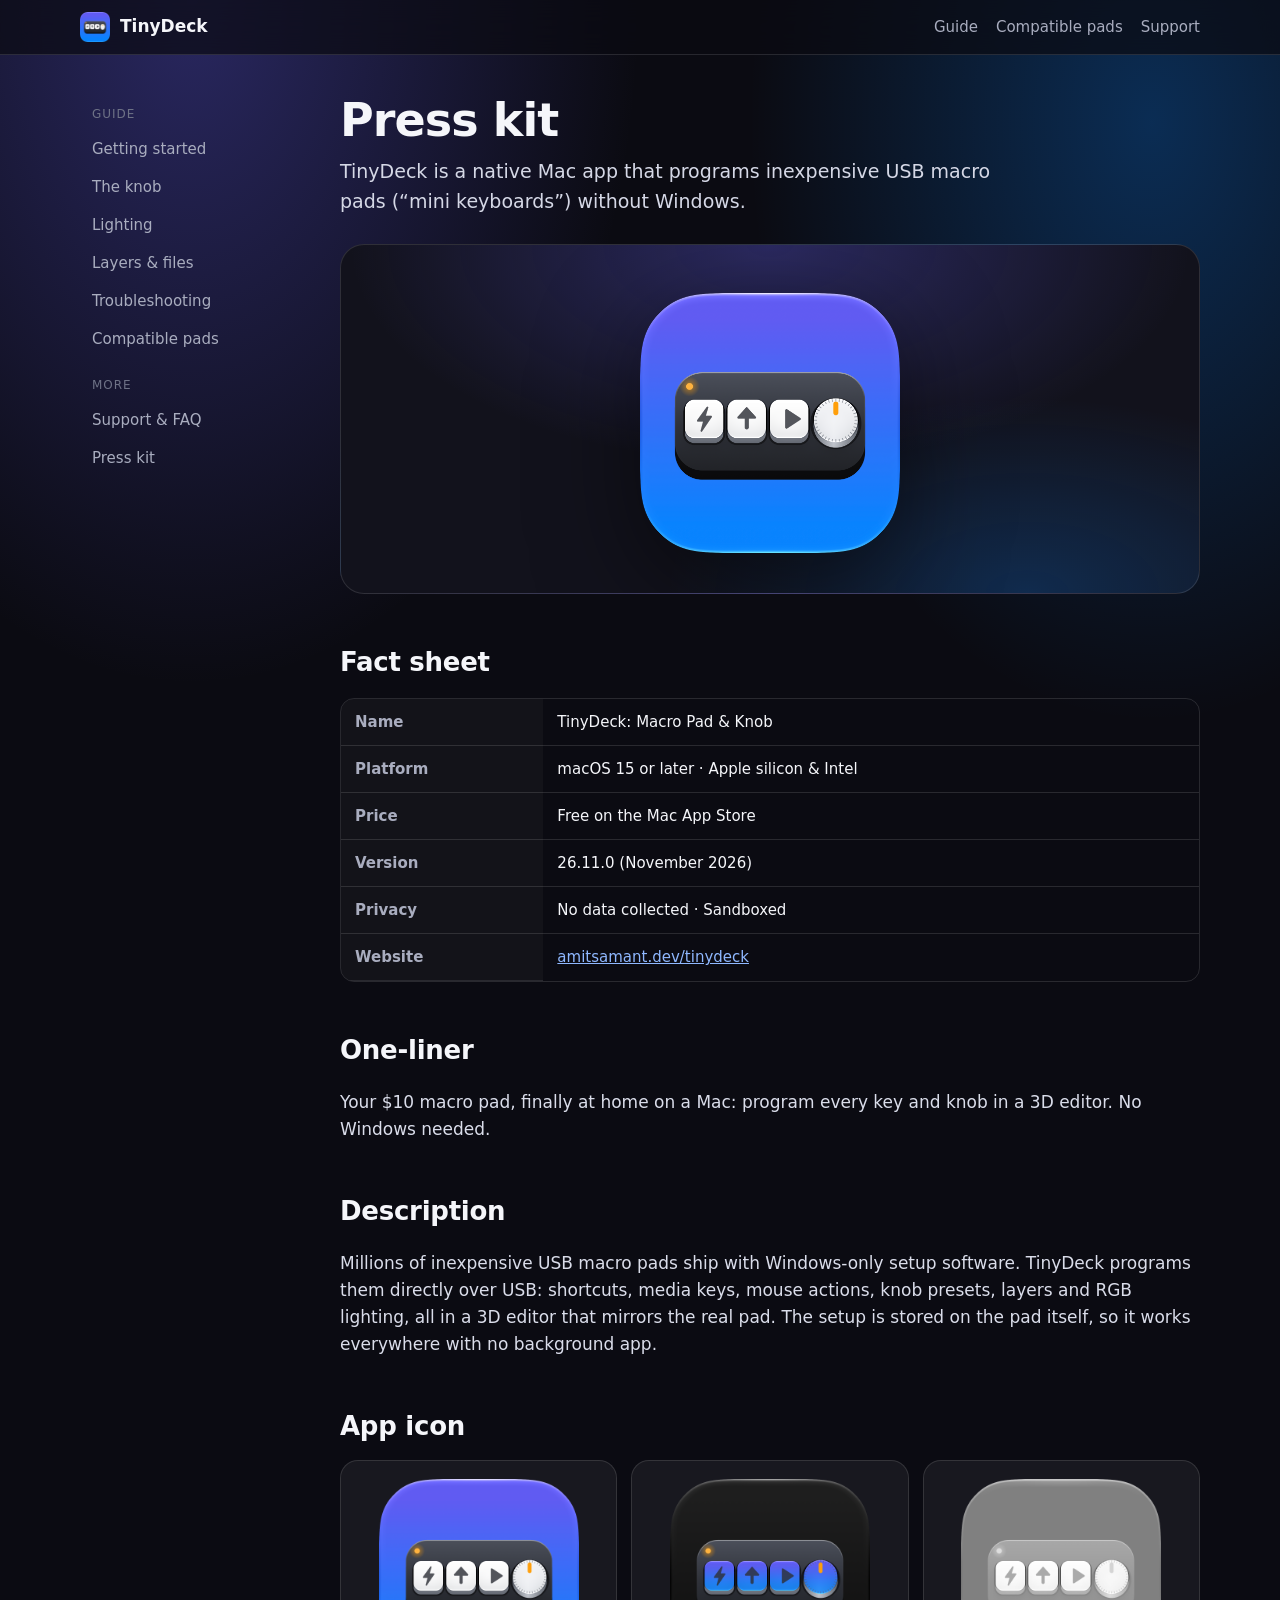
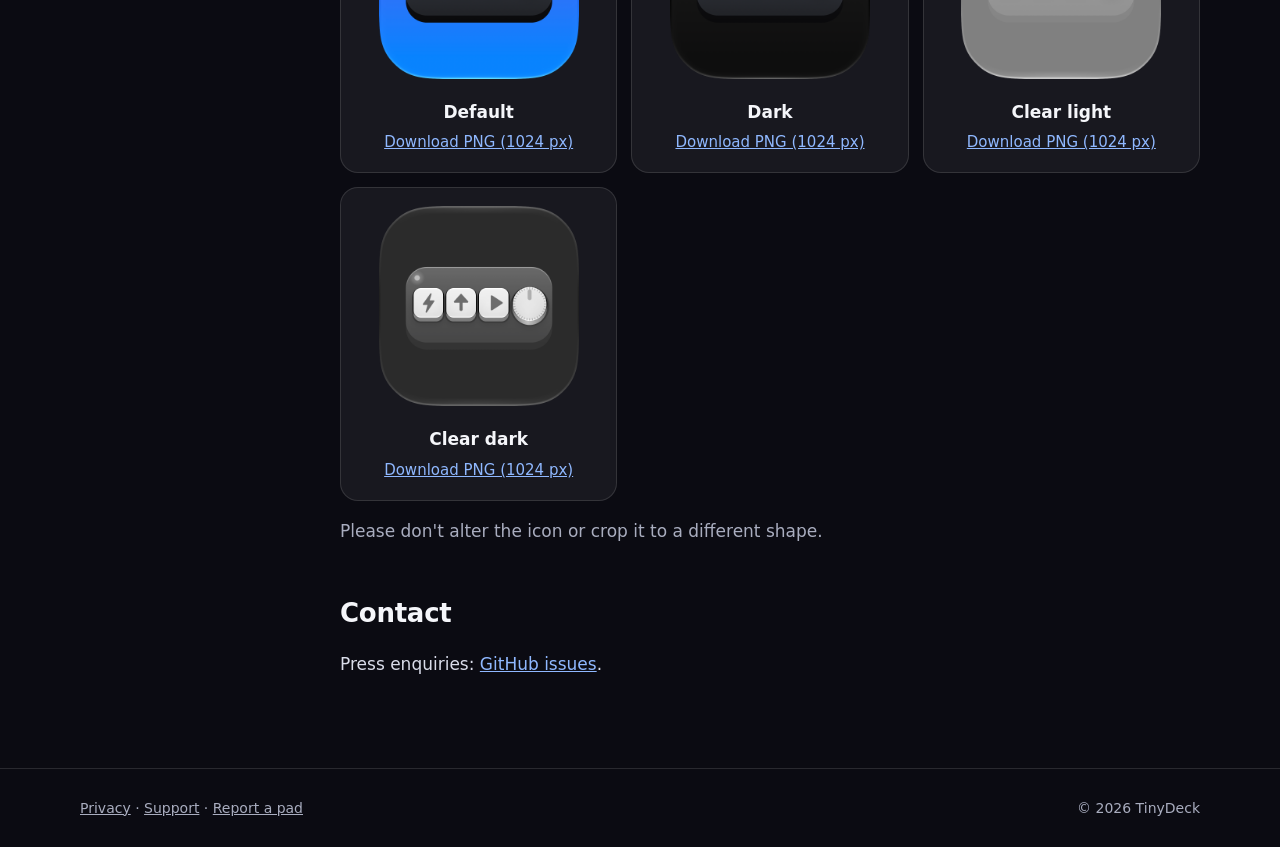
==== presskit/index.html @ 4f6fa506 "TinyDeck website, guides, press kit and issue templates" ====
<!doctype html>
<html lang="en">
<head>
<meta charset="utf-8">
<meta name="viewport" content="width=device-width, initial-scale=1, viewport-fit=cover">
<title>Press kit · TinyDeck</title>
<meta name="description" content="Turn left, press and turn right: set up your macro pad's knob.">
<link rel="icon" href="../assets/favicon-64.png">
<link rel="stylesheet" href="../assets/site.css">
</head>
<body>
<header class="topbar"><div class="in">
  <a class="brand" href="../"><img src="../assets/favicon-64.png" alt=""> TinyDeck</a>
  <nav><a href="../docs/getting-started.html">Guide</a><a href="../compatibility.html">Compatible pads</a><a href="../support.html">Support</a></nav>
</div></header>
<div class="docs">
  <aside class="side"><div class="label">Guide</div><a href="../docs/getting-started.html">Getting started</a><a href="../docs/knob.html">The knob</a><a href="../docs/lighting.html">Lighting</a><a href="../docs/layers-and-files.html">Layers & files</a><a href="../docs/troubleshooting.html">Troubleshooting</a><a href="../compatibility.html">Compatible pads</a><div class="label">More</div><a href="../support.html">Support &amp; FAQ</a><a href="../presskit/">Press kit</a></aside>
  <article>
<h1>Press kit</h1>
<p class="lede">TinyDeck is a native Mac app that programs inexpensive USB macro pads (“mini keyboards”) without Windows.</p>
<div class="stage"><img src="TinyDeck-icon-Default-1024.png" alt="TinyDeck app icon" style="width:min(260px,60vw);filter:drop-shadow(0 30px 50px rgba(0,0,0,.5))"></div>
<h2>Fact sheet</h2>
<div class="table-wrap"><table><tbody>
<tr><th>Name</th><td>TinyDeck: Macro Pad &amp; Knob</td></tr>
<tr><th>Platform</th><td>macOS 15 or later · Apple silicon &amp; Intel</td></tr>
<tr><th>Price</th><td>Free on the Mac App Store</td></tr>
<tr><th>Version</th><td>26.11.0 (November 2026)</td></tr>
<tr><th>Privacy</th><td>No data collected · Sandboxed</td></tr>
<tr><th>Website</th><td><a href="https://amitsamant.dev/tinydeck/">amitsamant.dev/tinydeck</a></td></tr>
</tbody></table></div>
<h2>One-liner</h2>
<p>Your $10 macro pad, finally at home on a Mac: program every key and knob in a 3D editor. No Windows needed.</p>
<h2>Description</h2>
<p>Millions of inexpensive USB macro pads ship with Windows-only setup software. TinyDeck programs them directly over USB: shortcuts, media keys, mouse actions, knob presets, layers and RGB lighting, all in a 3D editor that mirrors the real pad. The setup is stored on the pad itself, so it works everywhere with no background app.</p>
<h2>App icon</h2>
<div class="grid"><div class="card" style="text-align:center"><img src="TinyDeck-icon-Default-1024.png" alt="TinyDeck icon, Default" style="width:100%;max-width:200px"><h3>Default</h3><p><a href="TinyDeck-icon-Default-1024.png" download>Download PNG (1024 px)</a></p></div><div class="card" style="text-align:center"><img src="TinyDeck-icon-Dark-1024.png" alt="TinyDeck icon, Dark" style="width:100%;max-width:200px"><h3>Dark</h3><p><a href="TinyDeck-icon-Dark-1024.png" download>Download PNG (1024 px)</a></p></div><div class="card" style="text-align:center"><img src="TinyDeck-icon-ClearLight-1024.png" alt="TinyDeck icon, Clear light" style="width:100%;max-width:200px"><h3>Clear light</h3><p><a href="TinyDeck-icon-ClearLight-1024.png" download>Download PNG (1024 px)</a></p></div><div class="card" style="text-align:center"><img src="TinyDeck-icon-ClearDark-1024.png" alt="TinyDeck icon, Clear dark" style="width:100%;max-width:200px"><h3>Clear dark</h3><p><a href="TinyDeck-icon-ClearDark-1024.png" download>Download PNG (1024 px)</a></p></div></div>
<p class="muted">Please don't alter the icon or crop it to a different shape.</p>
<h2>Contact</h2>
<p>Press enquiries: <a href="https://github.com/DominatorVbN/tinydeck/issues">GitHub issues</a>.</p>

  </article>
</div>
<footer class="site"><div class="in">
  <div><a href="../privacy.html">Privacy</a> · <a href="../support.html">Support</a> · <a href="https://github.com/DominatorVbN/tinydeck/issues/new/choose">Report a pad</a></div>
  <div>© 2026 TinyDeck</div>
</div></footer>
</body>
</html>
---- assets/site.css ----
/* TinyDeck site styles: matches the app icon (indigo→blue glow, graphite pad,
   white keycaps, orange knob indicator and LED). Includes a pure-CSS 3D pad. */

:root {
  --indigo: #615CF2; --blue: #0A84FF; --orange: #FF9F0A;
  --ink: #0B0B12; --ink-2: #12121C; --text: #F5F6FA; --muted: #A9ADBF;
  --card: rgba(255,255,255,0.055); --line: rgba(255,255,255,0.12);
  color-scheme: dark;
}
* { box-sizing: border-box; }
html { scroll-behavior: smooth; }
body {
  margin: 0; color: var(--text); background: var(--ink);
  font: 17px/1.6 -apple-system, BlinkMacSystemFont, "SF Pro Text", "Helvetica Neue", system-ui, sans-serif;
  background-image:
    radial-gradient(50% 40% at 15% 0%, rgba(97,92,242,0.35), transparent 70%),
    radial-gradient(45% 35% at 90% 5%, rgba(10,132,255,0.28), transparent 70%);
  background-repeat: no-repeat;
}
a { color: #8FB8FF; }
code, kbd { background: rgba(255,255,255,0.09); padding: 1px 7px; border-radius: 6px; font-size: 0.9em; font-family: ui-monospace, "SF Mono", Menlo, monospace; }
kbd { border: 1px solid var(--line); border-bottom-width: 2px; }

/* Layout */
.topbar { position: sticky; top: env(safe-area-inset-top, 0px); z-index: 10; backdrop-filter: blur(18px); -webkit-backdrop-filter: blur(18px);
  background: rgba(11,11,18,0.7); border-bottom: 1px solid var(--line); }
.topbar .in { max-width: 1160px; margin: 0 auto; padding: 12px 20px; display: flex; align-items: center; justify-content: space-between; gap: 16px; }
.brand { display: flex; align-items: center; gap: 10px; color: var(--text); text-decoration: none; font-weight: 650; }
.brand img { width: 30px; height: 30px; }
.topbar nav a { color: var(--muted); text-decoration: none; margin-left: 18px; font-size: 15px; }
.topbar nav a:hover, .topbar nav a[aria-current] { color: var(--text); }
.docs { max-width: 1160px; margin: 0 auto; padding: 32px 20px 72px; display: grid; grid-template-columns: 220px minmax(0, 1fr); gap: 40px; }
.side { position: sticky; top: 84px; align-self: start; }
.side a { display: block; padding: 7px 12px; border-radius: 9px; color: var(--muted); text-decoration: none; font-size: 15px; }
.side a:hover { background: var(--card); color: var(--text); }
.side a[aria-current] { background: linear-gradient(90deg, rgba(97,92,242,0.35), rgba(10,132,255,0.2)); color: var(--text); }
.side .label { font-size: 12px; text-transform: uppercase; letter-spacing: 0.08em; color: #6E7286; margin: 18px 12px 6px; }
article h1 { font-size: clamp(32px, 5vw, 46px); letter-spacing: -0.02em; line-height: 1.1; margin: 8px 0 10px; }
article .lede { font-size: 19px; color: #D5D8E6; margin: 0 0 28px; max-width: 680px; }
article h2 { font-size: 26px; letter-spacing: -0.01em; margin: 48px 0 12px; }
article h3 { font-size: 19px; margin: 24px 0 6px; }
article p, article li { color: #DADDEA; }
.muted { color: var(--muted); }
footer.site { border-top: 1px solid var(--line); color: var(--muted); font-size: 14px; }
footer.site .in { max-width: 1160px; margin: 0 auto; padding: 28px 20px; display: flex; flex-wrap: wrap; gap: 12px 22px; justify-content: space-between; }
footer.site a { color: var(--muted); }
@media (max-width: 860px) {
  .docs { grid-template-columns: 1fr; }
  .side { position: static; display: flex; flex-wrap: wrap; gap: 4px; }
  .side .label { display: none; }
  .topbar nav { display: none; }
}

/* Cards, steps, callouts */
.stage { position: relative; border-radius: 24px; padding: 48px 20px 40px; margin: 8px 0 28px; overflow: hidden;
  background: radial-gradient(70% 90% at 50% 0%, rgba(97,92,242,0.32), transparent 70%), radial-gradient(60% 80% at 80% 100%, rgba(10,132,255,0.22), transparent 70%), var(--ink-2);
  border: 1px solid var(--line); display: grid; place-items: center; }
.stage .caption { margin-top: 26px; color: var(--muted); font-size: 14px; text-align: center; }
.steps { counter-reset: step; display: grid; gap: 18px; margin: 18px 0; }
.step { counter-increment: step; display: grid; grid-template-columns: 44px 1fr; gap: 14px; background: var(--card); border: 1px solid var(--line); border-radius: 18px; padding: 18px; }
.step::before { content: counter(step); display: grid; place-items: center; width: 44px; height: 44px; border-radius: 14px; font-weight: 700;
  background: linear-gradient(135deg, var(--indigo), var(--blue)); box-shadow: 0 6px 18px rgba(10,132,255,0.35); }
.step h3 { margin: 6px 0 4px; }
.step p { margin: 0; }
.grid { display: grid; grid-template-columns: repeat(auto-fit, minmax(220px, 1fr)); gap: 14px; }
.card { background: var(--card); border: 1px solid var(--line); border-radius: 18px; padding: 18px; }
.card h3 { margin: 12px 0 4px; font-size: 17px; }
.card p { margin: 0; color: var(--muted); font-size: 15px; }
.callout { border-left: 3px solid var(--orange); background: rgba(255,159,10,0.07); padding: 12px 16px; border-radius: 0 12px 12px 0; margin: 18px 0; }
.table-wrap { overflow-x: auto; border: 1px solid var(--line); border-radius: 14px; margin: 14px 0; }
table { border-collapse: collapse; width: 100%; min-width: 560px; font-size: 15px; }
th, td { text-align: left; padding: 11px 14px; border-bottom: 1px solid var(--line); vertical-align: middle; }
th { color: var(--muted); font-weight: 600; background: rgba(255,255,255,0.03); }
tr:last-child td { border-bottom: 0; }
.ok { color: #4CD964; } .beta { color: var(--orange); } .no { color: #FF6B6B; }

/* ===== Pure-CSS 3D pad ===================================================
   <div class="pad3d"> <div class="body"> <span class="led"></span>
     <div class="keys"> <i class="k"></i>… </div> <div class="knob"></div>
   </div></div>
   Modifiers: .cols-2/.cols-3/.cols-4, .press (wave), .spin (knob),
   .glow + --glow colour, .flat (no tilt), --s (scale).                    */
.pad3d { --s: 1; --glow: #0A84FF; --cols: 3; perspective: 900px; display: inline-block; }
.pad3d .body {
  position: relative; display: flex; align-items: center; gap: calc(22px * var(--s));
  padding: calc(26px * var(--s)) calc(28px * var(--s));
  border-radius: calc(28px * var(--s));
  background: linear-gradient(180deg, #4C505B, #30333A 55%, #222429);
  box-shadow:
    inset 0 1px 0 rgba(255,255,255,0.35),
    0 calc(14px * var(--s)) 0 #121317,              /* thickness */
    0 calc(30px * var(--s)) calc(50px * var(--s)) rgba(0,0,0,0.55);
  transform: rotateX(18deg);
  transform-style: preserve-3d;
  animation: float 6s ease-in-out infinite;
}
.pad3d.flat .body { transform: none; animation: none; }
.pad3d .keys { display: grid; grid-template-columns: repeat(var(--cols), calc(64px * var(--s))); gap: calc(14px * var(--s)); }
.pad3d.cols-2 { --cols: 2; } .pad3d.cols-4 { --cols: 4; } .pad3d.cols-3 { --cols: 3; }
.pad3d .k {
  position: relative; width: calc(64px * var(--s)); height: calc(64px * var(--s)); border-radius: calc(14px * var(--s));
  background: linear-gradient(180deg, #FFFFFF, #E5E7EC);
  box-shadow: 0 calc(6px * var(--s)) 0 #8E939C, 0 calc(9px * var(--s)) calc(10px * var(--s)) rgba(0,0,0,0.45), inset 0 -2px 0 rgba(0,0,0,0.06);
  display: grid; place-items: center; color: #2B2E35; font: 600 calc(20px * var(--s))/1 -apple-system, system-ui, sans-serif; font-style: normal;
  transition: transform .12s, box-shadow .12s;
}
.pad3d .k small { font-size: 0.62em; font-weight: 600; }
.pad3d .k.on, .pad3d .k:hover { transform: translateY(calc(4px * var(--s))); box-shadow: 0 calc(2px * var(--s)) 0 #8E939C, 0 calc(3px * var(--s)) calc(6px * var(--s)) rgba(0,0,0,0.4); }
.pad3d.glow .k { box-shadow: 0 calc(6px * var(--s)) 0 #8E939C, 0 0 calc(26px * var(--s)) calc(4px * var(--s)) color-mix(in srgb, var(--glow) 75%, transparent); }
.pad3d.glow.breathe .k { animation: breathe 2.6s ease-in-out infinite; }
.pad3d .knob {
  position: relative; width: calc(78px * var(--s)); height: calc(78px * var(--s)); border-radius: 50%;
  background:
    radial-gradient(circle at 35% 30%, #FFFFFF, #CFD2D8 62%, transparent 63%),
    repeating-conic-gradient(#8C9099 0 4deg, #C9CCD3 4deg 10deg);
  box-shadow: 0 calc(8px * var(--s)) 0 #6E737C, 0 calc(12px * var(--s)) calc(16px * var(--s)) rgba(0,0,0,0.5);
}
.pad3d .knob::after { content: ""; position: absolute; left: 50%; top: 9%; width: calc(5px * var(--s)); height: calc(15px * var(--s));
  margin-left: calc(-2.5px * var(--s)); border-radius: 3px; background: var(--orange); box-shadow: 0 0 6px rgba(255,159,10,0.8); }
.pad3d.spin .knob { animation: spin 4s ease-in-out infinite; }
.pad3d .led { position: absolute; top: calc(12px * var(--s)); left: calc(16px * var(--s)); width: calc(8px * var(--s)); height: calc(8px * var(--s));
  border-radius: 50%; background: var(--orange); box-shadow: 0 0 calc(10px * var(--s)) 2px rgba(255,170,60,0.85); }
.pad3d .led.off { background: #3A3C42; box-shadow: none; }
.pad3d.press .k:nth-child(1) { animation: tap 2.4s infinite 0s; }
.pad3d.press .k:nth-child(2) { animation: tap 2.4s infinite .3s; }
.pad3d.press .k:nth-child(3) { animation: tap 2.4s infinite .6s; }
.pad3d.press .k:nth-child(4) { animation: tap 2.4s infinite .9s; }
.pad3d.press .k:nth-child(5) { animation: tap 2.4s infinite 1.2s; }
.pad3d.press .k:nth-child(6) { animation: tap 2.4s infinite 1.5s; }
@keyframes tap {
  0%, 18%, 100% { transform: none; }
  6%, 12% { transform: translateY(calc(4px * var(--s))); box-shadow: 0 calc(2px * var(--s)) 0 #8E939C, 0 0 calc(22px * var(--s)) 3px rgba(10,132,255,0.55); }
}
@keyframes spin { 0%, 100% { transform: rotate(-60deg); } 50% { transform: rotate(60deg); } }
@keyframes float { 0%, 100% { transform: rotateX(18deg) translateY(0); } 50% { transform: rotateX(18deg) translateY(-6px); } }
@keyframes breathe { 0%, 100% { filter: brightness(0.9); } 50% { filter: brightness(1.12); } }

/* Knob diagram arrows */
.knob-diagram { display: flex; align-items: center; justify-content: center; gap: 22px; flex-wrap: wrap; }
.knob-diagram .tag { background: var(--card); border: 1px solid var(--line); border-radius: 12px; padding: 8px 12px; font-size: 14px; text-align: center; min-width: 120px; }
.knob-diagram .tag b { display: block; font-size: 22px; color: var(--orange); }

/* Colour swatches */
.swatches { display: flex; gap: 10px; flex-wrap: wrap; }
.sw { width: 30px; height: 30px; border-radius: 50%; border: 2px solid rgba(255,255,255,0.25); box-shadow: 0 0 14px currentColor; background: currentColor; }

/* Layer stack */
.layers { position: relative; height: 230px; width: min(420px, 100%); margin: 0 auto; perspective: 900px; }
.layers .sheet { position: absolute; left: 0; right: 0; height: 120px; border-radius: 22px; border: 1px solid rgba(255,255,255,0.25);
  background: linear-gradient(135deg, rgba(97,92,242,0.55), rgba(10,132,255,0.35)); backdrop-filter: blur(6px);
  transform: rotateX(58deg) rotateZ(-10deg); display: grid; place-items: center; font-weight: 700; letter-spacing: 0.04em; }
.layers .sheet:nth-child(1) { top: 0; opacity: 0.55; } .layers .sheet:nth-child(2) { top: 45px; opacity: 0.75; } .layers .sheet:nth-child(3) { top: 90px; }

@media (prefers-reduced-motion: reduce) {
  .pad3d .body, .pad3d .k, .pad3d .knob { animation: none !important; }
}
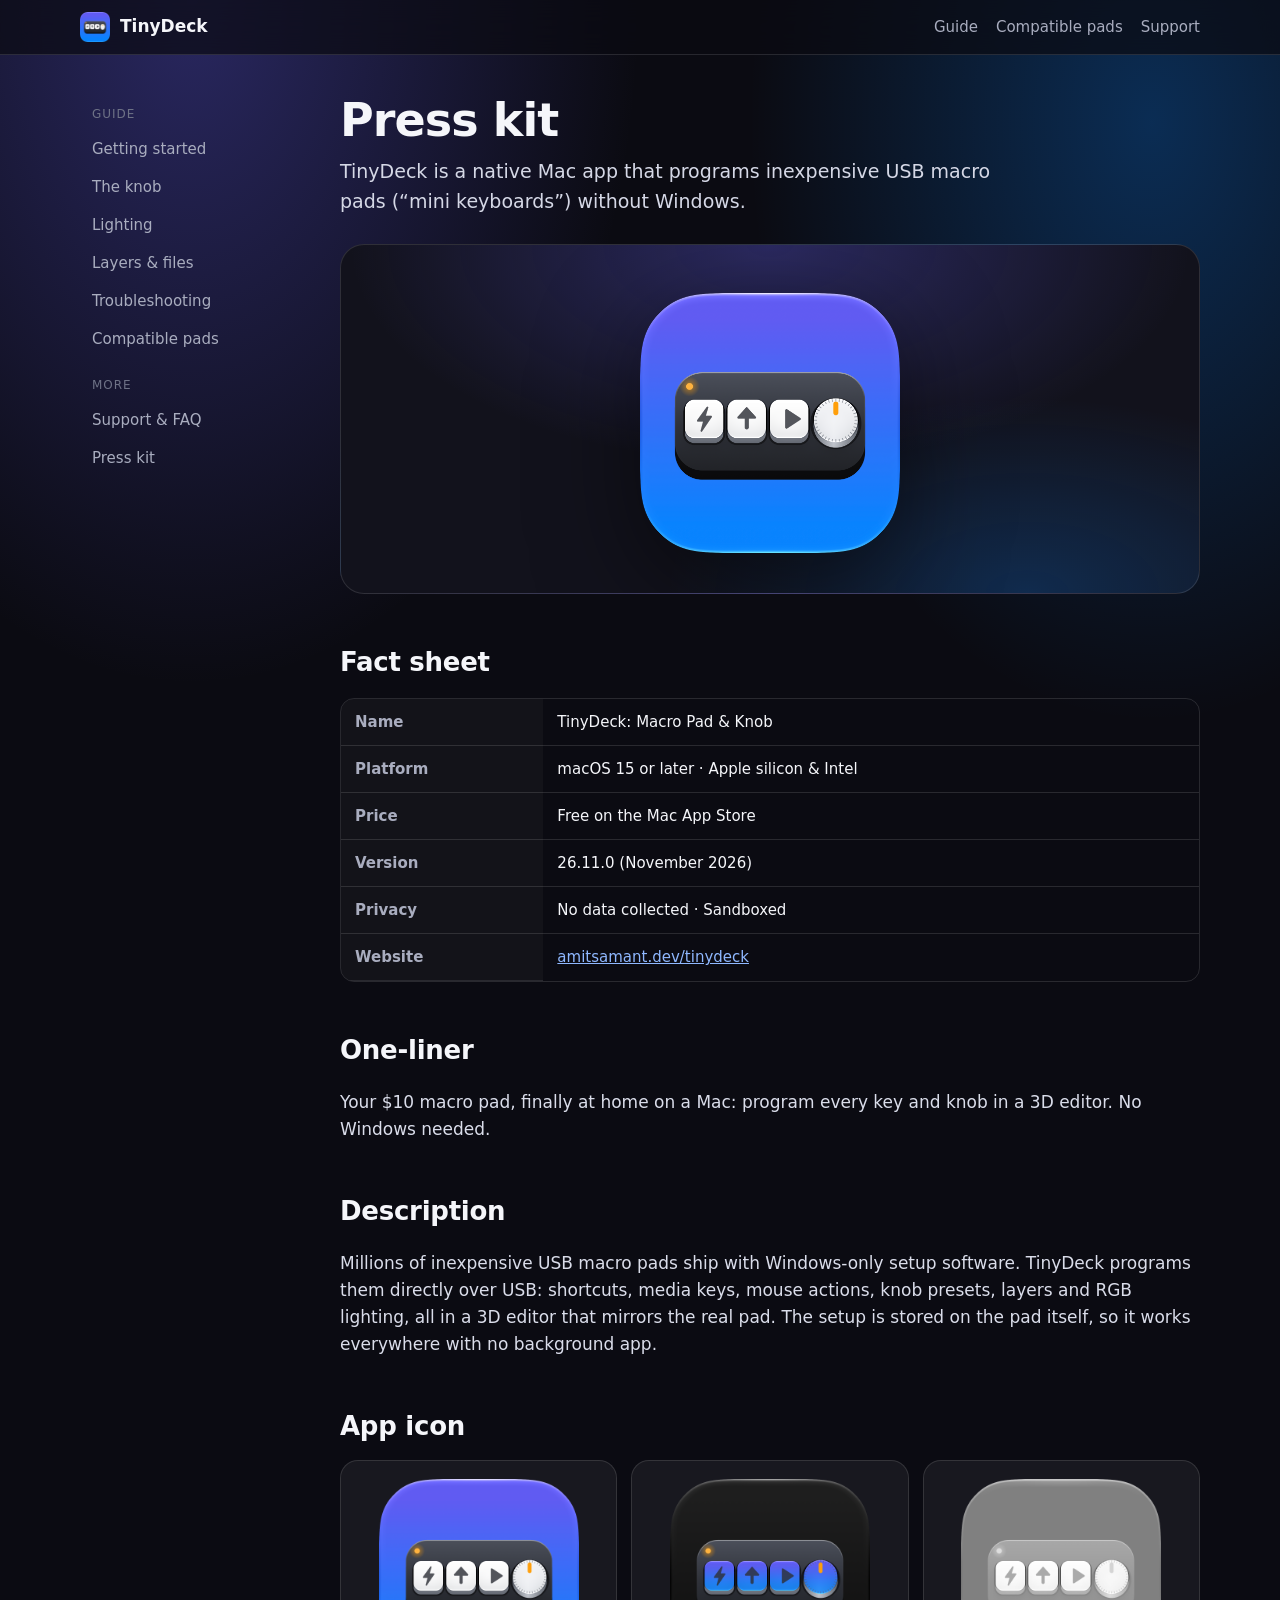
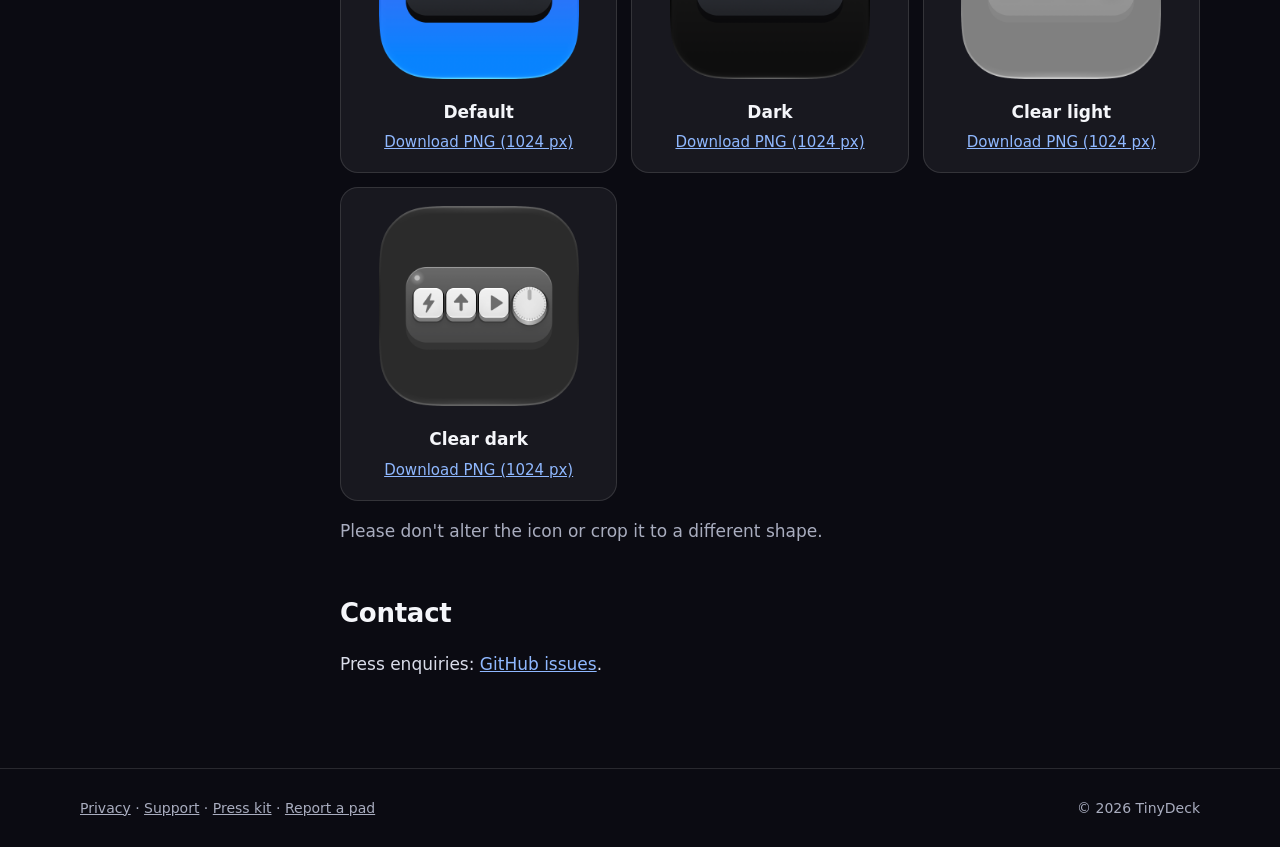
==== commit 3302a8c4: "Visual docs with 3D pad illustrations and one design across all pages" ====
--- a/presskit/index.html
+++ b/presskit/index.html
@@ -41,7 +41,7 @@
   </article>
 </div>
 <footer class="site"><div class="in">
-  <div><a href="../privacy.html">Privacy</a> · <a href="../support.html">Support</a> · <a href="https://github.com/DominatorVbN/tinydeck/issues/new/choose">Report a pad</a></div>
+  <div><a href="../privacy.html">Privacy</a> · <a href="../support.html">Support</a> · <a href="../presskit/">Press kit</a> · <a href="https://github.com/DominatorVbN/tinydeck/issues/new/choose">Report a pad</a></div>
   <div>© 2026 TinyDeck</div>
 </div></footer>
 </body>
--- a/assets/site.css
+++ b/assets/site.css
@@ -154,3 +154,23 @@
 @media (prefers-reduced-motion: reduce) {
   .pad3d .body, .pad3d .k, .pad3d .knob { animation: none !important; }
 }
+
+/* Single-column pages (landing, privacy, support) */
+.page { max-width: 820px; margin: 0 auto; padding: 40px 20px 72px; }
+.page.wide { max-width: 1160px; }
+.page h1 { font-size: clamp(32px, 5vw, 46px); letter-spacing: -0.02em; line-height: 1.1; margin: 8px 0 10px; }
+.page h2 { font-size: 24px; margin: 40px 0 10px; }
+.page p, .page li { color: #DADDEA; }
+details.faq { background: var(--card); border: 1px solid var(--line); border-radius: 14px; padding: 14px 18px; margin: 10px 0; }
+details.faq summary { font-weight: 600; cursor: pointer; }
+.btns { display: flex; flex-wrap: wrap; gap: 10px; margin: 18px 0; }
+.btn { display: inline-flex; align-items: center; gap: 8px; padding: 12px 20px; border-radius: 999px; font-weight: 600; text-decoration: none; }
+.btn.primary { background: #fff; color: #1a1a2e; }
+.btn.ghost { border: 1px solid var(--line); color: var(--text); }
+.hero { text-align: center; padding: 56px 0 24px; }
+.hero h1 { font-size: clamp(38px, 6.5vw, 66px); }
+.hero .lede { margin: 0 auto 26px; max-width: 640px; font-size: clamp(18px, 2.3vw, 21px); color: #D5D8E6; }
+.hero .btns { justify-content: center; }
+.hero .note { color: var(--muted); font-size: 14px; }
+.quote { text-align: center; font-size: clamp(20px, 3vw, 28px); color: #E6E8F2; margin: 56px auto; max-width: 760px; }
+.quote span { color: var(--orange); }
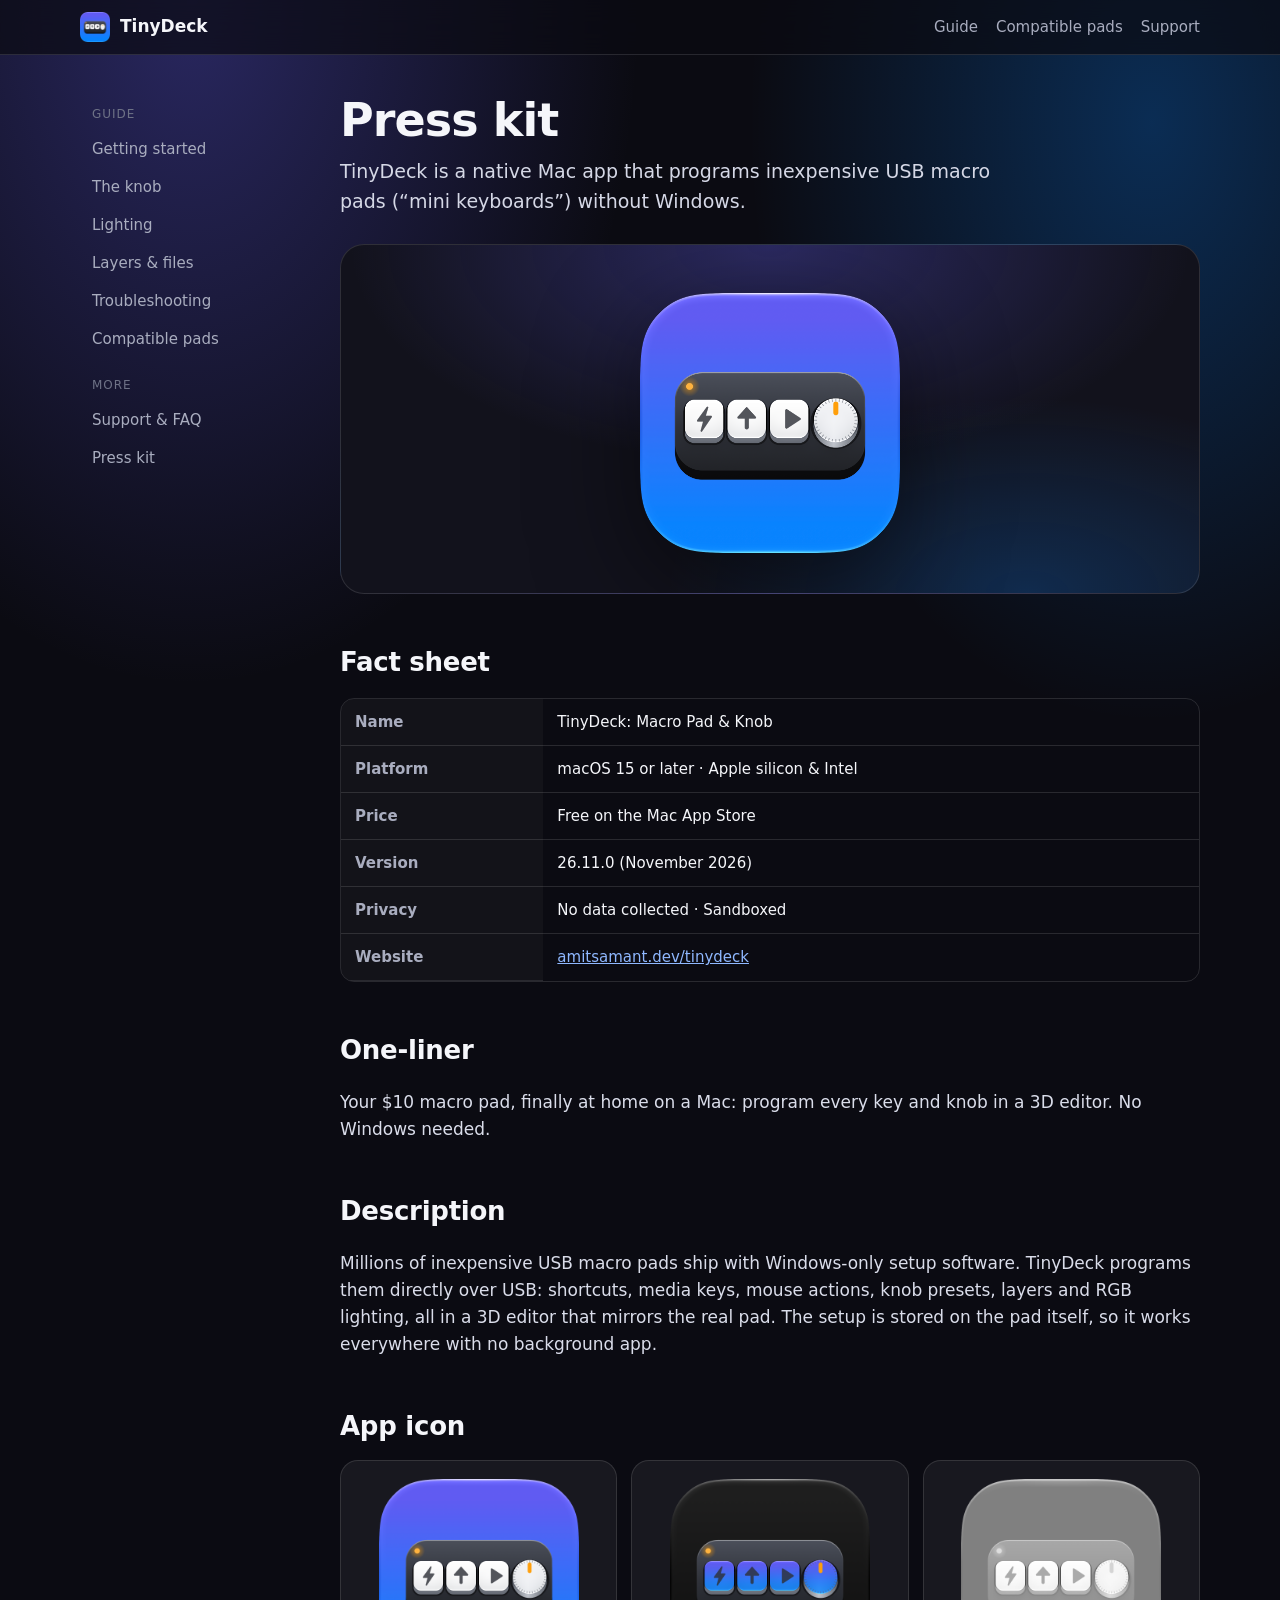
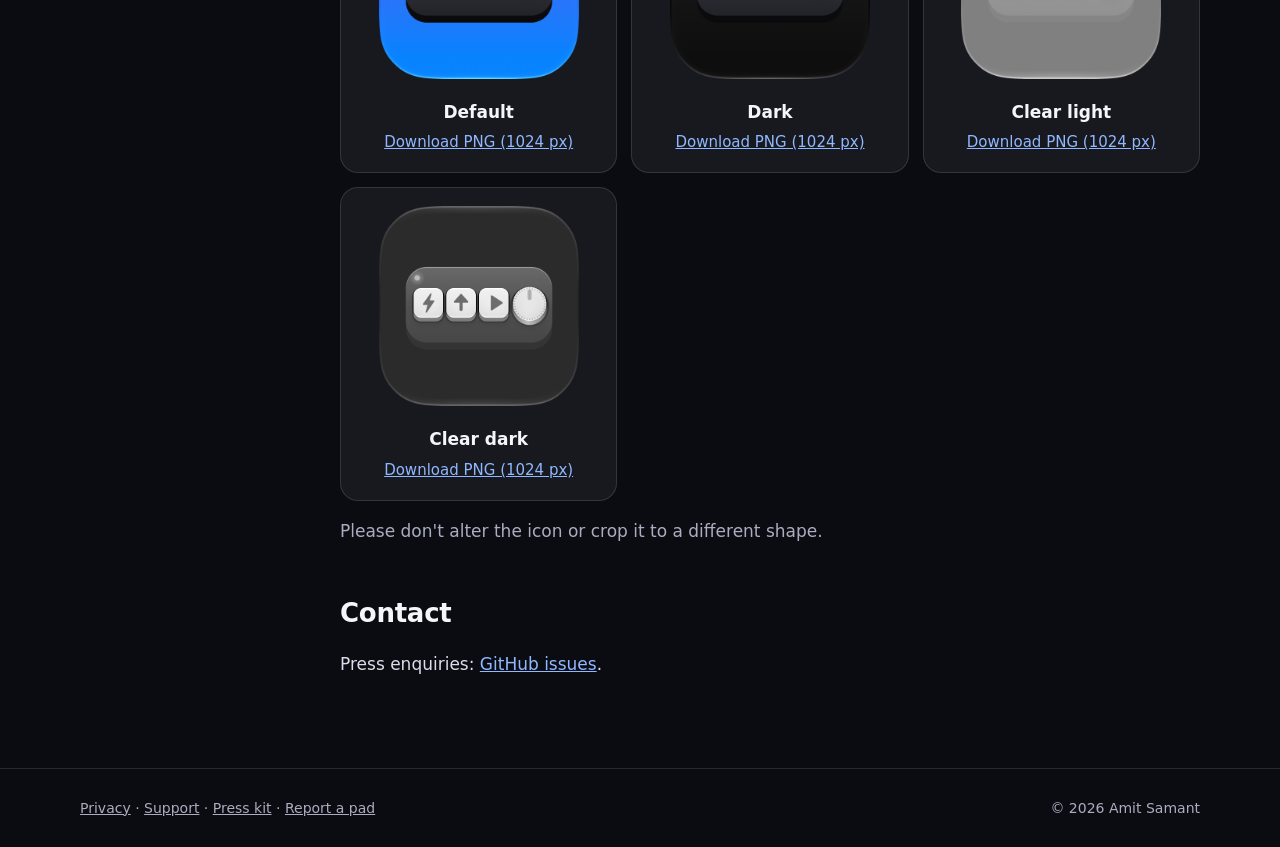
==== commit 0c23bdc7: "Name the copyright holder in the site footer" ====
--- a/presskit/index.html
+++ b/presskit/index.html
@@ -42,7 +42,7 @@
 </div>
 <footer class="site"><div class="in">
   <div><a href="../privacy.html">Privacy</a> · <a href="../support.html">Support</a> · <a href="../presskit/">Press kit</a> · <a href="https://github.com/DominatorVbN/tinydeck/issues/new/choose">Report a pad</a></div>
-  <div>© 2026 TinyDeck</div>
+  <div>© 2026 Amit Samant</div>
 </div></footer>
 </body>
 </html>
